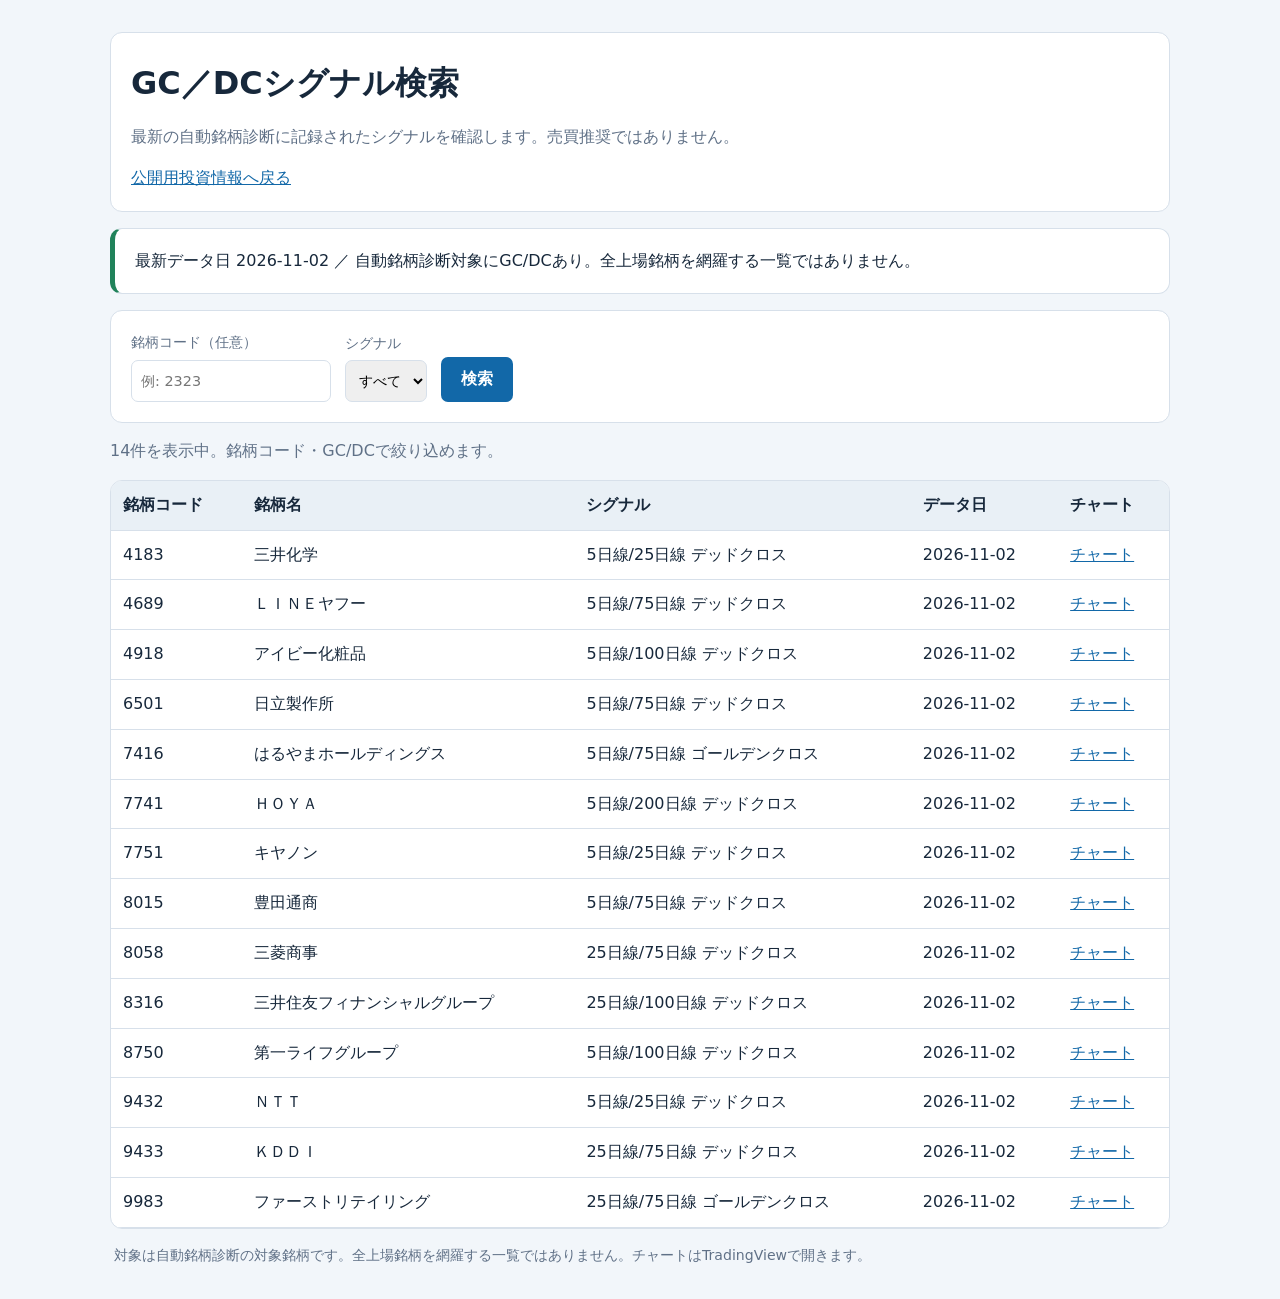
==== gc-signals/index.html @ 7d0d4f34 "Publish latest GC signals and Pivot diagrams" ====
<!doctype html><html lang="ja"><head><meta charset="utf-8"><meta name="viewport" content="width=device-width,initial-scale=1"><title>GC／DCシグナル検索</title><link rel="stylesheet" href="./styles.css"></head><body data-signal-source="./signals.json"><main class="gc-shell"><header class="gc-header"><h1>GC／DCシグナル検索</h1><p>最新の自動銘柄診断に記録されたシグナルを確認します。売買推奨ではありません。</p><a href="../">公開用投資情報へ戻る</a></header><section id="freshness" class="freshness" aria-live="polite">データ状態を確認しています…</section><section class="controls" aria-label="検索条件"><label>銘柄コード（任意）<input id="ticker" inputmode="text" maxlength="4" autocomplete="off" placeholder="例: 2323"></label><label>シグナル<select id="cross"><option value="ALL">すべて</option><option value="GC">GC</option><option value="DC">DC</option></select></label><button id="search" type="button">検索</button></section><p id="result-note" class="result-note" aria-live="polite"></p><div class="table-wrap"><table><thead><tr><th>銘柄コード</th><th>銘柄名</th><th>シグナル</th><th>データ日</th><th>チャート</th></tr></thead><tbody id="results"><tr><td colspan="5">読み込み中…</td></tr></tbody></table></div><p class="footnote">対象は自動銘柄診断の対象銘柄です。全上場銘柄を網羅する一覧ではありません。チャートはTradingViewで開きます。</p></main><script src="./gc-signals.js" defer></script></body></html>
---- gc-signals/styles.css ----
:root{color-scheme:light;--ink:#17283b;--muted:#607187;--line:#d7e0ea;--blue:#1268a8;--surface:#fff;--bg:#f2f6fa}
*{box-sizing:border-box}body{margin:0;background:var(--bg);color:var(--ink);font:16px/1.55 system-ui,-apple-system,"Hiragino Kaku Gothic ProN",sans-serif}
.gc-shell{max-width:1100px;margin:32px auto;padding:0 20px}.gc-header,.controls,.table-wrap,.freshness{background:var(--surface);border:1px solid var(--line);border-radius:12px;padding:20px;margin-bottom:16px}
.eyebrow{color:var(--blue);font-size:.75rem;font-weight:700;letter-spacing:.12em;margin:0}.gc-header h1{margin:.2em 0}.gc-header p{color:var(--muted)}a{color:var(--blue)}
.controls{display:flex;align-items:end;gap:14px;flex-wrap:wrap}.controls label{display:grid;gap:6px;color:var(--muted);font-size:.9rem}.controls input,.controls select{font:inherit;padding:9px;border:1px solid var(--line);border-radius:7px;min-height:42px}.controls .toggle{display:flex;align-items:center;min-height:42px}.controls button{border:0;border-radius:7px;background:var(--blue);color:white;font:inherit;font-weight:700;padding:10px 20px;cursor:pointer;min-height:42px}
.freshness{border-left:5px solid #d29521}.freshness[data-state="observed"]{border-left-color:#20825a}.freshness[data-state="not_available"]{border-left-color:#b54141}.result-note,.footnote{color:var(--muted)}.table-wrap{overflow:auto;padding:0}table{width:100%;border-collapse:collapse}th,td{text-align:left;padding:12px;border-bottom:1px solid var(--line);white-space:nowrap}th{background:#e9f0f6}.badge{display:inline-block;border-radius:999px;padding:2px 9px;font-size:.82rem;background:#e8edf2}.badge.provisional{background:#fff2cf}.badge.raw{background:#fde2e2;color:#842e2e}.badge.official{background:#dff3e8;color:#125a37}.footnote{font-size:.88rem;padding:0 4px}
@media(max-width:650px){.gc-shell{margin:14px auto;padding:0 12px}.controls>*{width:100%}.controls .toggle{width:auto}}
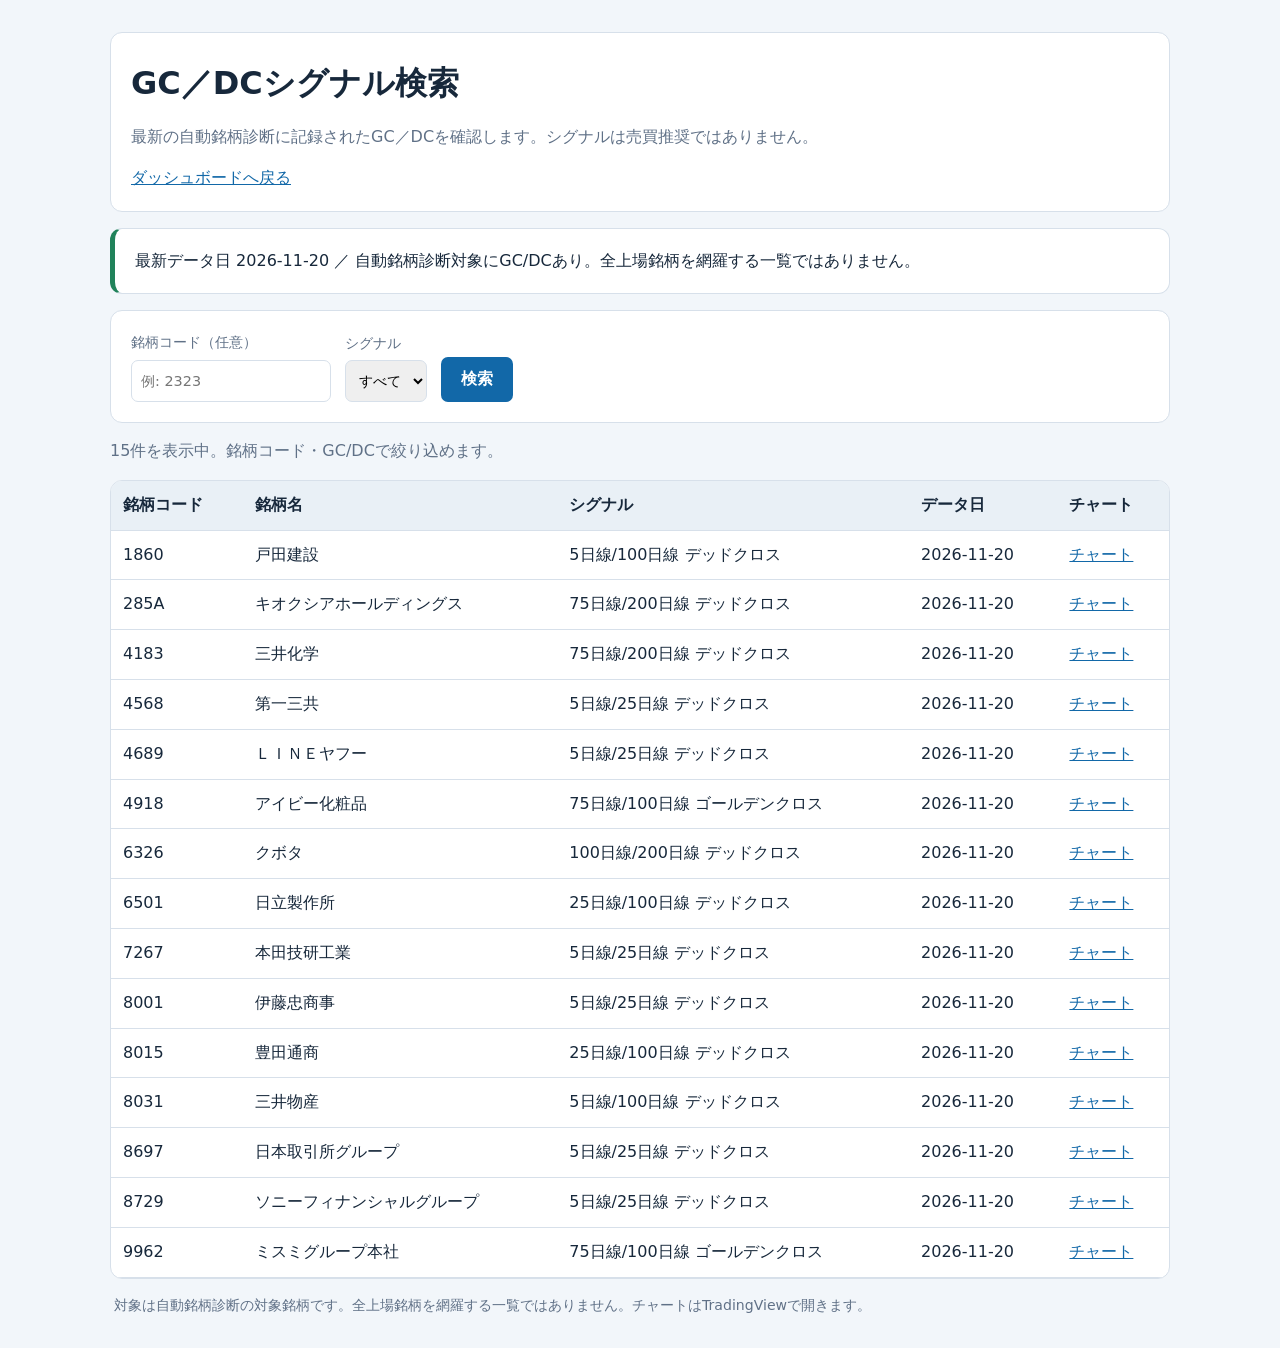
==== commit 956c0b84: "Publish Investment GPT OS Phase 1" ====
--- a/gc-signals/index.html
+++ b/gc-signals/index.html
@@ -1 +1,33 @@
-<!doctype html><html lang="ja"><head><meta charset="utf-8"><meta name="viewport" content="width=device-width,initial-scale=1"><title>GC／DCシグナル検索</title><link rel="stylesheet" href="./styles.css"></head><body data-signal-source="./signals.json"><main class="gc-shell"><header class="gc-header"><h1>GC／DCシグナル検索</h1><p>最新の自動銘柄診断に記録されたシグナルを確認します。売買推奨ではありません。</p><a href="../">公開用投資情報へ戻る</a></header><section id="freshness" class="freshness" aria-live="polite">データ状態を確認しています…</section><section class="controls" aria-label="検索条件"><label>銘柄コード（任意）<input id="ticker" inputmode="text" maxlength="4" autocomplete="off" placeholder="例: 2323"></label><label>シグナル<select id="cross"><option value="ALL">すべて</option><option value="GC">GC</option><option value="DC">DC</option></select></label><button id="search" type="button">検索</button></section><p id="result-note" class="result-note" aria-live="polite"></p><div class="table-wrap"><table><thead><tr><th>銘柄コード</th><th>銘柄名</th><th>シグナル</th><th>データ日</th><th>チャート</th></tr></thead><tbody id="results"><tr><td colspan="5">読み込み中…</td></tr></tbody></table></div><p class="footnote">対象は自動銘柄診断の対象銘柄です。全上場銘柄を網羅する一覧ではありません。チャートはTradingViewで開きます。</p></main><script src="./gc-signals.js" defer></script></body></html>+<!doctype html>
+<html lang="ja">
+<head>
+  <meta charset="utf-8">
+  <meta name="viewport" content="width=device-width, initial-scale=1">
+  <title>GC／DCシグナル検索</title>
+  <link rel="stylesheet" href="./styles.css">
+</head>
+<body data-signal-source="./signals.json">
+  <main class="gc-shell">
+    <header class="gc-header">
+      <h1>GC／DCシグナル検索</h1>
+      <p>最新の自動銘柄診断に記録されたGC／DCを確認します。シグナルは売買推奨ではありません。</p>
+      <a href="../">ダッシュボードへ戻る</a>
+    </header>
+    <section id="freshness" class="freshness" aria-live="polite">データ状態を確認しています…</section>
+    <section class="controls" aria-label="検索条件">
+      <label>銘柄コード（任意）<input id="ticker" inputmode="text" maxlength="4" autocomplete="off" placeholder="例: 2323"></label>
+      <label>シグナル<select id="cross"><option value="ALL">すべて</option><option value="GC">GC</option><option value="DC">DC</option></select></label>
+      <button id="search" type="button">検索</button>
+    </section>
+    <p id="result-note" class="result-note" aria-live="polite"></p>
+    <div class="table-wrap">
+      <table>
+        <thead><tr><th>銘柄コード</th><th>銘柄名</th><th>シグナル</th><th>データ日</th><th>チャート</th></tr></thead>
+        <tbody id="results"><tr><td colspan="5">検索してください。</td></tr></tbody>
+      </table>
+    </div>
+    <p class="footnote">対象は自動銘柄診断の対象銘柄です。全上場銘柄を網羅する一覧ではありません。チャートはTradingViewで開きます。</p>
+  </main>
+  <script src="./gc-signals.js" defer></script>
+</body>
+</html>
